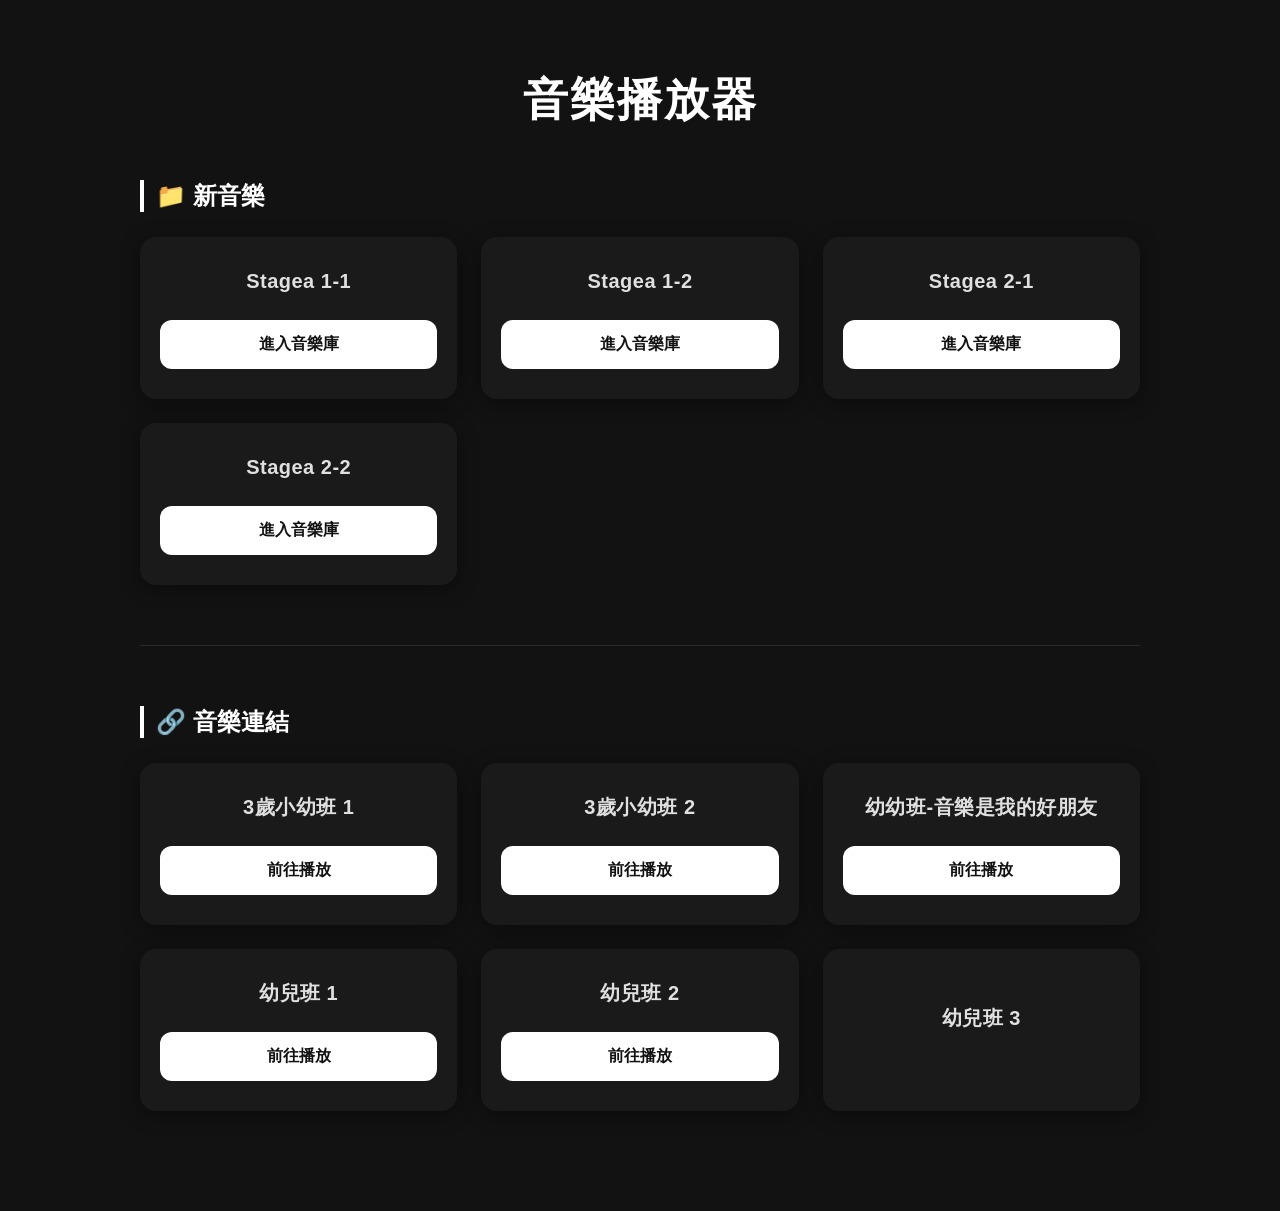
==== index.html @ ea552004 "Create index.html" ====
<!DOCTYPE html>
<html lang="zh-TW">
<head>
    <meta charset="UTF-8">
    <meta name="viewport" content="width=device-width, initial-scale=1.0">
    <title>音樂播放器</title>
    <style>
        /* 基礎設定 */
        body {
            background-color: #121212;
            font-family: -apple-system, BlinkMacSystemFont, "Segoe UI", Roboto, "Helvetica Neue", Arial, sans-serif;
            color: #ffffff;
            padding: 40px 20px;
            margin: 0;
            -webkit-font-smoothing: antialiased; /* 讓字體更平滑清晰 */
        }
        
        .container { max-width: 1000px; margin: 0 auto; }
        
        /* 標題設計 (簡約風) */
        h1 { 
            text-align: center; 
            font-size: 2.8rem; 
            margin-bottom: 50px; 
            font-weight: 800;
            letter-spacing: 2px;
        }
        h2 { 
            margin-bottom: 25px; 
            color: #ffffff; 
            font-weight: 600; 
            font-size: 1.5rem;
            border-left: 4px solid #ffffff; /* 加一個俐落的小邊條 */
            padding-left: 12px;
        }

        /* 網格排版 */
        .grid {
            display: grid;
            grid-template-columns: repeat(auto-fill, minmax(240px, 1fr));
            gap: 24px;
            margin-bottom: 60px;
        }
        
        /* ✨ 升級版卡片設計 (無邊框、柔和陰影) */
        .card {
            background-color: #1a1a1a; /* 比背景稍微亮一點點的深灰 */
            border-radius: 16px; /* 更圓潤現代的導角 */
            padding: 30px 20px;
            text-align: center;
            box-shadow: 0 4px 20px rgba(0,0,0,0.4);
            transition: all 0.3s cubic-bezier(0.25, 0.8, 0.25, 1);
            display: flex;
            flex-direction: column;
            justify-content: center;
            align-items: center;
        }
        .card:hover {
            transform: translateY(-6px); /* 懸浮效果 */
            box-shadow: 0 12px 24px rgba(255,255,255,0.05); /* 微微的白光暈 */
            background-color: #222222;
        }
        
        /* 🎵 這裡就是你說的字體顏色！統一改成乾淨的 #e0e0e0 */
        .card h3 { 
            margin-top: 0; 
            margin-bottom: 25px;
            color: #e0e0e0; 
            font-size: 1.25rem;
            font-weight: 600;
            letter-spacing: 0.5px;
            line-height: 1.4;
        }
        
        /* 🖱️ 升級版按鈕設計 (純白簡約風) */
        .link-btn {
            display: inline-block;
            background-color: #ffffff; /* 統一改成純白 */
            color: #121212; /* 深色文字對比更強烈 */
            text-decoration: none;
            padding: 14px 0;
            border-radius: 12px;
            font-weight: 700;
            font-size: 1rem;
            transition: all 0.2s ease;
            width: 100%; /* 讓按鈕填滿卡片寬度，視覺更整齊 */
            box-sizing: border-box;
        }
        .link-btn:hover { 
            background-color: #e0e0e0; /* 滑鼠移過去稍微變暗 */
            transform: scale(1.03); /* 按鈕微微放大 */
        }

        /* 極簡分隔線 */
        hr {
            border: 0;
            height: 1px;
            background: rgba(255,255,255,0.1); /* 半透明的很淡的線 */
            margin: 60px 0;
        }
    </style>
</head>
<body>

<div class="container">
    <h1>音樂播放器</h1>

    <h2>📁 新音樂</h2>
    <div class="grid">
        <div class="card">
            <h3>Stagea 1-1</h3>
            <a href="1-1.html" class="link-btn">進入音樂庫</a>
        </div>
        <div class="card">
            <h3>Stagea 1-2</h3>
            <a href="1-2.html" class="link-btn">進入音樂庫</a>
        </div>
        <div class="card">
            <h3>Stagea 2-1</h3>
            <a href="2-1.html" class="link-btn">進入音樂庫</a>
        </div>
        <div class="card">
            <h3>Stagea 2-2</h3>
            <a href="2-2.html" class="link-btn">進入音樂庫</a>
        </div>
    </div>

    <hr>

    <h2>🔗 音樂連結</h2>
    <div class="grid">
        <div class="card">
            <h3>3歲小幼班 1</h3>
            <a href="https://yms.ymm.co.jp/media/index.html?page=9003aff1958fe0e5869b0076831e9ad2" target="_blank" class="link-btn">前往播放</a>
        </div>
        <div class="card">
            <h3>3歲小幼班 2</h3>
            <a href="https://yms.ymm.co.jp/media/index.html?page=63713616f8e8a829a11bd9cde25d6d66" target="_blank" class="link-btn">前往播放</a>
        </div>
        <div class="card">
            <h3>幼幼班-音樂是我的好朋友</h3>
            <a href="https://yms.ymm.co.jp/media/index.html?page=e10e6e6111a0007bc70e48c1682b5103" target="_blank" class="link-btn">前往播放</a>
        </div>
        <div class="card">
            <h3>幼兒班 1</h3>
            <a href="https://yms.ymm.co.jp/media/index.html?page=d33d924f32baaae9e4b7ce79c6117db8" target="_blank" class="link-btn">前往播放</a>
        </div>
        <div class="card">
            <h3>幼兒班 2</h3>
            <a href="https://yms.ymm.co.jp/media/index.html?page=43fb4088ba2d592d5a06ba5a5b4f8d01" target="_blank" class="link-btn">前往播放</a>
        </div>
        <div class="card">
            <h3>幼兒班 3</h3>
            <a href="
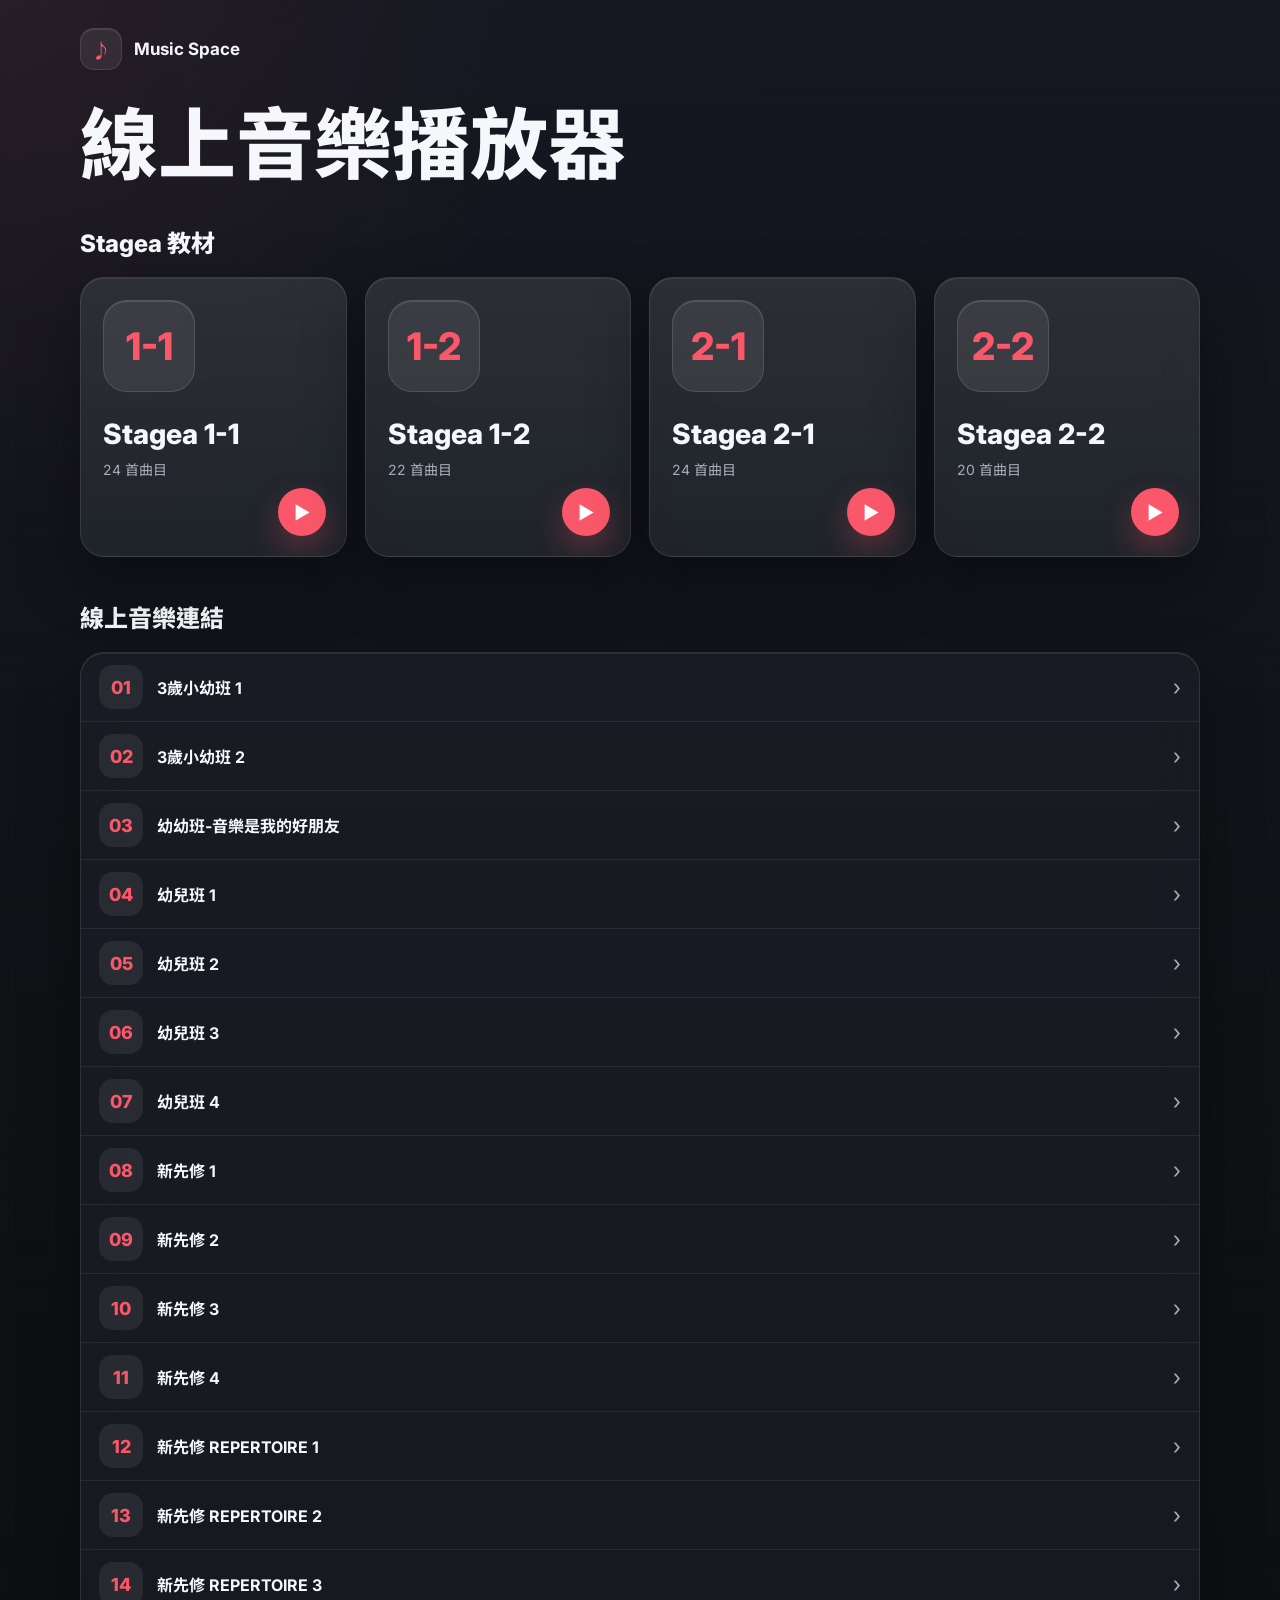
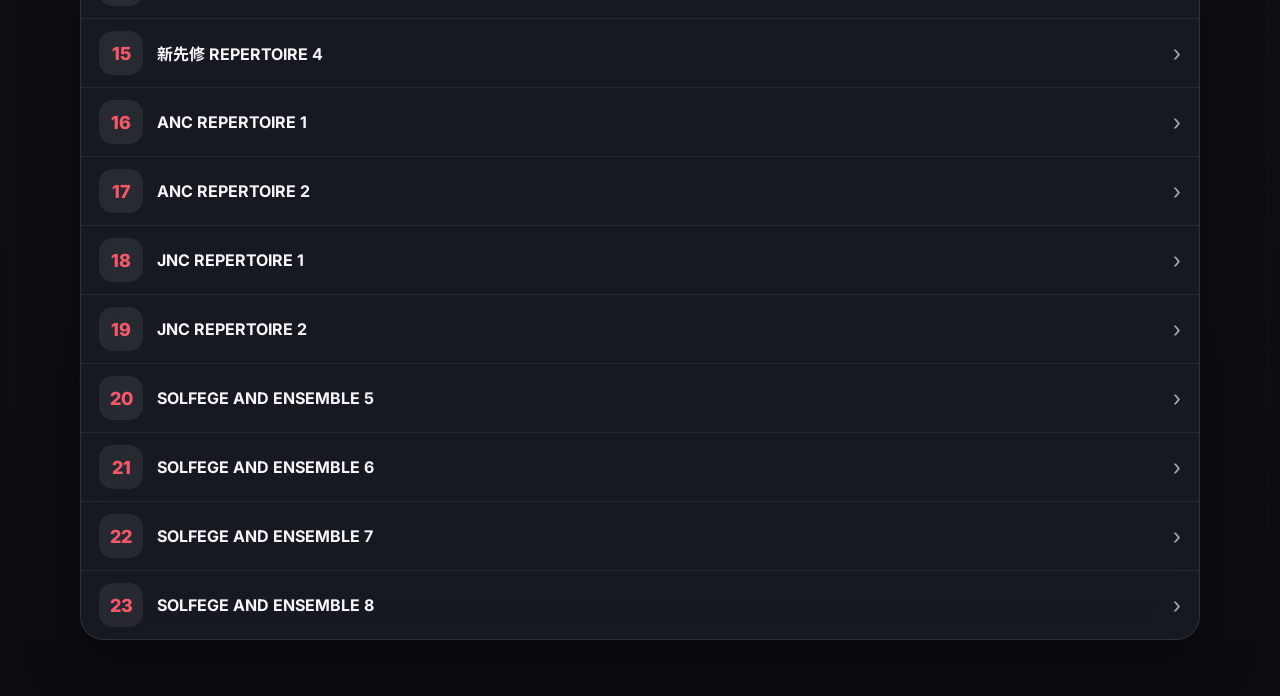
==== commit 8ddbe051: "65165 132" ====
--- a/index.html
+++ b/index.html
@@ -1,154 +1,561 @@
-<!DOCTYPE html>
+﻿<!DOCTYPE html>
 <html lang="zh-TW">
 <head>
     <meta charset="UTF-8">
     <meta name="viewport" content="width=device-width, initial-scale=1.0">
-    <title>音樂播放器</title>
+    <title>Stagea Music Library</title>
+    <link rel="preconnect" href="https://fonts.googleapis.com">
+    <link rel="preconnect" href="https://fonts.gstatic.com" crossorigin>
+    <link href="https://fonts.googleapis.com/css2?family=Inter:wght@400;500;600;700;800&family=Noto+Sans+TC:wght@400;500;600;700;800&display=swap" rel="stylesheet">
     <style>
-        /* 基礎設定 */
+        :root {
+            color-scheme: dark;
+            --bg: #0F1115;
+            --panel: rgba(28, 32, 40, 0.72);
+            --panel-strong: rgba(28, 32, 40, 0.92);
+            --surface: #151821;
+            --surface-soft: rgba(255, 255, 255, 0.06);
+            --line: rgba(255, 255, 255, 0.1);
+            --text: #F5F7FA;
+            --muted: #A7ADB8;
+            --soft: #D9DEE7;
+            --accent: #FA586A;
+            --accent-soft: rgba(250, 88, 106, 0.18);
+            --radius-lg: 24px;
+            --radius-md: 20px;
+            --shadow: 0 24px 60px rgba(0, 0, 0, 0.34);
+        }
+
+        * {
+            box-sizing: border-box;
+        }
+
         body {
-            background-color: #121212;
-            font-family: -apple-system, BlinkMacSystemFont, "Segoe UI", Roboto, "Helvetica Neue", Arial, sans-serif;
-            color: #ffffff;
-            padding: 40px 20px;
-            margin: 0;
-            -webkit-font-smoothing: antialiased; /* 讓字體更平滑清晰 */
-        }
-        
-        .container { max-width: 1000px; margin: 0 auto; }
-        
-        /* 標題設計 (簡約風) */
-        h1 { 
-            text-align: center; 
-            font-size: 2.8rem; 
-            margin-bottom: 50px; 
+            margin: 0;
+            min-height: 100vh;
+            background:
+                radial-gradient(circle at top left, rgba(250, 88, 106, 0.08), transparent 34rem),
+                linear-gradient(180deg, #151821 0%, var(--bg) 46%, #0B0D11 100%);
+            color: var(--text);
+            font-family: Inter, "Noto Sans TC", system-ui, -apple-system, BlinkMacSystemFont, "Segoe UI", sans-serif;
+            -webkit-font-smoothing: antialiased;
+        }
+
+        a {
+            color: inherit;
+            text-decoration: none;
+        }
+
+        .shell {
+            width: min(1120px, calc(100% - 32px));
+            margin: 0 auto;
+            padding: 28px 0 56px;
+        }
+
+        .topbar {
+            display: flex;
+            align-items: center;
+            justify-content: space-between;
+            gap: 16px;
+            margin-bottom: 38px;
+        }
+
+        .brand {
+            display: flex;
+            align-items: center;
+            gap: 12px;
+            min-width: 0;
+        }
+
+        .mark {
+            display: grid;
+            width: 42px;
+            height: 42px;
+            place-items: center;
+            border-radius: 14px;
+            background: rgba(255, 255, 255, 0.08);
+            border: 1px solid var(--line);
+            box-shadow: inset 0 1px 0 rgba(255, 255, 255, 0.1);
+            color: var(--accent);
+            font-size: 20px;
             font-weight: 800;
-            letter-spacing: 2px;
-        }
-        h2 { 
-            margin-bottom: 25px; 
-            color: #ffffff; 
-            font-weight: 600; 
-            font-size: 1.5rem;
-            border-left: 4px solid #ffffff; /* 加一個俐落的小邊條 */
-            padding-left: 12px;
-        }
-
-        /* 網格排版 */
-        .grid {
+        }
+
+        .brand-title {
+            margin: 0;
+            font-size: 17px;
+            font-weight: 700;
+        }
+
+        .brand-note {
+            margin: 2px 0 0;
+            color: var(--muted);
+            font-size: 13px;
+        }
+
+        .hero {
             display: grid;
-            grid-template-columns: repeat(auto-fill, minmax(240px, 1fr));
-            gap: 24px;
-            margin-bottom: 60px;
-        }
-        
-        /* ✨ 升級版卡片設計 (無邊框、柔和陰影) */
-        .card {
-            background-color: #1a1a1a; /* 比背景稍微亮一點點的深灰 */
-            border-radius: 16px; /* 更圓潤現代的導角 */
-            padding: 30px 20px;
-            text-align: center;
-            box-shadow: 0 4px 20px rgba(0,0,0,0.4);
-            transition: all 0.3s cubic-bezier(0.25, 0.8, 0.25, 1);
+            gap: 14px;
+            margin-bottom: 34px;
+        }
+
+        .eyebrow {
+            margin: 0;
+            color: var(--accent);
+            font-size: 13px;
+            font-weight: 700;
+            letter-spacing: 0.08em;
+            text-transform: uppercase;
+        }
+
+        h1 {
+            max-width: 780px;
+            margin: 0;
+            color: var(--text);
+            font-size: clamp(40px, 8vw, 78px);
+            line-height: 0.95;
+            font-weight: 800;
+            letter-spacing: 0;
+        }
+
+        .intro {
+            max-width: 620px;
+            margin: 0;
+            color: var(--soft);
+            font-size: clamp(16px, 2.4vw, 19px);
+            line-height: 1.75;
+        }
+
+        .section {
+            margin-top: 42px;
+        }
+
+        .section-head {
             display: flex;
-            flex-direction: column;
+            align-items: end;
+            justify-content: space-between;
+            gap: 18px;
+            margin-bottom: 18px;
+        }
+
+        h2 {
+            margin: 0;
+            font-size: 24px;
+            font-weight: 800;
+        }
+
+        .section-meta {
+            margin: 0;
+            color: var(--muted);
+            font-size: 14px;
+        }
+
+        .album-grid {
+            display: grid;
+            grid-template-columns: repeat(4, minmax(0, 1fr));
+            gap: 18px;
+        }
+
+        .album-card {
+            position: relative;
+            min-height: 280px;
+            overflow: hidden;
+            padding: 22px;
+            border: 1px solid var(--line);
+            border-radius: var(--radius-lg);
+            background: linear-gradient(180deg, rgba(255, 255, 255, 0.08), rgba(255, 255, 255, 0.03)), var(--panel);
+            box-shadow: var(--shadow), inset 0 1px 0 rgba(255, 255, 255, 0.08);
+            backdrop-filter: blur(22px);
+            -webkit-backdrop-filter: blur(22px);
+            transition: transform 220ms ease, border-color 220ms ease, background 220ms ease, box-shadow 220ms ease;
+        }
+
+        .album-card:hover {
+            transform: translateY(-6px);
+            border-color: rgba(250, 88, 106, 0.42);
+            background: linear-gradient(180deg, rgba(250, 88, 106, 0.14), rgba(255, 255, 255, 0.04)), var(--panel-strong);
+            box-shadow: 0 28px 70px rgba(0, 0, 0, 0.44), inset 0 1px 0 rgba(255, 255, 255, 0.1);
+        }
+
+        .album-symbol {
+            display: grid;
+            width: 92px;
+            height: 92px;
+            place-items: center;
+            margin-bottom: 28px;
+            border-radius: 24px;
+            background: rgba(255, 255, 255, 0.08);
+            border: 1px solid rgba(255, 255, 255, 0.12);
+            color: var(--accent);
+            font-size: 38px;
+            font-weight: 800;
+            box-shadow: inset 0 1px 0 rgba(255, 255, 255, 0.12);
+        }
+
+        .album-card h3 {
+            margin: 0;
+            font-size: 28px;
+            line-height: 1.05;
+            font-weight: 800;
+        }
+
+        .album-card p {
+            margin: 10px 0 0;
+            color: var(--muted);
+            font-size: 14px;
+            line-height: 1.55;
+        }
+
+        .play-chip {
+            position: absolute;
+            right: 20px;
+            bottom: 20px;
+            display: inline-flex;
+            align-items: center;
             justify-content: center;
+            width: 48px;
+            height: 48px;
+            border-radius: 50%;
+            background: var(--accent);
+            color: #fff;
+            box-shadow: 0 14px 32px rgba(250, 88, 106, 0.28);
+            font-size: 18px;
+            transition: transform 220ms ease;
+        }
+
+        .album-card:hover .play-chip {
+            transform: scale(1.06);
+        }
+
+        .library-list {
+            overflow: hidden;
+            border: 1px solid var(--line);
+            border-radius: var(--radius-lg);
+            background: rgba(28, 32, 40, 0.68);
+            box-shadow: var(--shadow), inset 0 1px 0 rgba(255, 255, 255, 0.08);
+            backdrop-filter: blur(22px);
+            -webkit-backdrop-filter: blur(22px);
+        }
+
+        .library-item {
+            display: grid;
+            grid-template-columns: 44px minmax(0, 1fr) auto;
             align-items: center;
-        }
-        .card:hover {
-            transform: translateY(-6px); /* 懸浮效果 */
-            box-shadow: 0 12px 24px rgba(255,255,255,0.05); /* 微微的白光暈 */
-            background-color: #222222;
-        }
-        
-        /* 🎵 這裡就是你說的字體顏色！統一改成乾淨的 #e0e0e0 */
-        .card h3 { 
-            margin-top: 0; 
-            margin-bottom: 25px;
-            color: #e0e0e0; 
-            font-size: 1.25rem;
-            font-weight: 600;
-            letter-spacing: 0.5px;
-            line-height: 1.4;
-        }
-        
-        /* 🖱️ 升級版按鈕設計 (純白簡約風) */
-        .link-btn {
-            display: inline-block;
-            background-color: #ffffff; /* 統一改成純白 */
-            color: #121212; /* 深色文字對比更強烈 */
-            text-decoration: none;
-            padding: 14px 0;
-            border-radius: 12px;
+            gap: 14px;
+            min-height: 68px;
+            padding: 12px 18px;
+            border-bottom: 1px solid rgba(255, 255, 255, 0.07);
+            transition: background 180ms ease;
+        }
+
+        .library-item:last-child {
+            border-bottom: 0;
+        }
+
+        .library-item:hover {
+            background: rgba(255, 255, 255, 0.055);
+        }
+
+        .library-icon {
+            display: grid;
+            width: 44px;
+            height: 44px;
+            place-items: center;
+            border-radius: 14px;
+            background: rgba(255, 255, 255, 0.07);
+            color: var(--accent);
+            font-size: 18px;
+            font-weight: 800;
+        }
+
+        .library-title {
+            display: block;
+            overflow: hidden;
+            color: var(--text);
+            font-size: 16px;
             font-weight: 700;
-            font-size: 1rem;
-            transition: all 0.2s ease;
-            width: 100%; /* 讓按鈕填滿卡片寬度，視覺更整齊 */
-            box-sizing: border-box;
-        }
-        .link-btn:hover { 
-            background-color: #e0e0e0; /* 滑鼠移過去稍微變暗 */
-            transform: scale(1.03); /* 按鈕微微放大 */
-        }
-
-        /* 極簡分隔線 */
-        hr {
-            border: 0;
-            height: 1px;
-            background: rgba(255,255,255,0.1); /* 半透明的很淡的線 */
-            margin: 60px 0;
+            text-overflow: ellipsis;
+            white-space: nowrap;
+        }
+
+        .library-subtitle {
+            display: block;
+            margin-top: 3px;
+            color: var(--muted);
+            font-size: 13px;
+        }
+
+        .library-action {
+            color: var(--muted);
+            font-size: 22px;
+        }
+
+        @media (max-width: 980px) {
+            .album-grid {
+                grid-template-columns: repeat(2, minmax(0, 1fr));
+            }
+        }
+
+        @media (max-width: 640px) {
+            .shell {
+                width: min(100% - 24px, 520px);
+                padding-top: 18px;
+            }
+
+            .topbar {
+                align-items: flex-start;
+                margin-bottom: 28px;
+            }
+
+            .brand-note {
+                display: none;
+            }
+
+            .hero {
+                margin-bottom: 26px;
+            }
+
+            .section {
+                margin-top: 34px;
+            }
+
+            .section-head {
+                align-items: flex-start;
+                flex-direction: column;
+                gap: 6px;
+            }
+
+            .album-grid {
+                grid-template-columns: 1fr;
+                gap: 14px;
+            }
+
+            .album-card {
+                min-height: 218px;
+                padding: 20px;
+            }
+
+            .album-symbol {
+                width: 74px;
+                height: 74px;
+                margin-bottom: 24px;
+                border-radius: 20px;
+                font-size: 30px;
+            }
+
+            .library-item {
+                grid-template-columns: 40px minmax(0, 1fr) auto;
+                gap: 12px;
+                padding: 12px 14px;
+            }
+
+            .library-icon {
+                width: 40px;
+                height: 40px;
+            }
         }
     </style>
 </head>
 <body>
-
-<div class="container">
-    <h1>音樂播放器</h1>
-
-    <h2>📁 新音樂</h2>
-    <div class="grid">
-        <div class="card">
-            <h3>Stagea 1-1</h3>
-            <a href="1-1.html" class="link-btn">進入音樂庫</a>
-        </div>
-        <div class="card">
-            <h3>Stagea 1-2</h3>
-            <a href="1-2.html" class="link-btn">進入音樂庫</a>
-        </div>
-        <div class="card">
-            <h3>Stagea 2-1</h3>
-            <a href="2-1.html" class="link-btn">進入音樂庫</a>
-        </div>
-        <div class="card">
-            <h3>Stagea 2-2</h3>
-            <a href="2-2.html" class="link-btn">進入音樂庫</a>
-        </div>
-    </div>
-
-    <hr>
-
-    <h2>🔗 音樂連結</h2>
-    <div class="grid">
-        <div class="card">
-            <h3>3歲小幼班 1</h3>
-            <a href="https://yms.ymm.co.jp/media/index.html?page=9003aff1958fe0e5869b0076831e9ad2" target="_blank" class="link-btn">前往播放</a>
-        </div>
-        <div class="card">
-            <h3>3歲小幼班 2</h3>
-            <a href="https://yms.ymm.co.jp/media/index.html?page=63713616f8e8a829a11bd9cde25d6d66" target="_blank" class="link-btn">前往播放</a>
-        </div>
-        <div class="card">
-            <h3>幼幼班-音樂是我的好朋友</h3>
-            <a href="https://yms.ymm.co.jp/media/index.html?page=e10e6e6111a0007bc70e48c1682b5103" target="_blank" class="link-btn">前往播放</a>
-        </div>
-        <div class="card">
-            <h3>幼兒班 1</h3>
-            <a href="https://yms.ymm.co.jp/media/index.html?page=d33d924f32baaae9e4b7ce79c6117db8" target="_blank" class="link-btn">前往播放</a>
-        </div>
-        <div class="card">
-            <h3>幼兒班 2</h3>
-            <a href="https://yms.ymm.co.jp/media/index.html?page=43fb4088ba2d592d5a06ba5a5b4f8d01" target="_blank" class="link-btn">前往播放</a>
-        </div>
-        <div class="card">
-            <h3>幼兒班 3</h3>
-            <a href="
+    <main class="shell">
+        <header class="topbar">
+            <a class="brand" href="index.html" aria-label="Stagea Music Library 首頁">
+                <span class="mark">♪</span>
+                <span>
+                    <strong class="brand-title">Music Space</strong>
+                </span>
+            </a>
+        </header>
+
+        <section class="hero">
+            <h1>線上音樂播放器</h1>
+        </section>
+
+        <section class="section" aria-labelledby="stagea-title">
+            <div class="section-head">
+                <div>
+                    <h2 id="stagea-title">Stagea 教材</h2>
+                </div>
+            </div>
+
+            <div class="album-grid">
+                <a class="album-card" href="1-1.html">
+                    <span class="album-symbol">1-1</span>
+                    <h3>Stagea 1-1</h3>
+                    <p>24 首曲目</p>
+                    <span class="play-chip" aria-hidden="true">▶</span>
+                </a>
+
+                <a class="album-card" href="1-2.html">
+                    <span class="album-symbol">1-2</span>
+                    <h3>Stagea 1-2</h3>
+                    <p>22 首曲目</p>
+                    <span class="play-chip" aria-hidden="true">▶</span>
+                </a>
+
+                <a class="album-card" href="2-1.html">
+                    <span class="album-symbol">2-1</span>
+                    <h3>Stagea 2-1</h3>
+                    <p>24 首曲目</p>
+                    <span class="play-chip" aria-hidden="true">▶</span>
+                </a>
+
+                <a class="album-card" href="2-2.html">
+                    <span class="album-symbol">2-2</span>
+                    <h3>Stagea 2-2</h3>
+                    <p>20 首曲目</p>
+                    <span class="play-chip" aria-hidden="true">▶</span>
+                </a>
+            </div>
+        </section>
+
+        <section class="section" aria-labelledby="online-title">
+            <div class="section-head">
+                <div>
+                    <h2 id="online-title">線上音樂連結</h2>
+                </div>
+            </div>
+
+            <div class="library-list">
+    <a class="library-item" href="https://yms.ymm.co.jp/media/index.html?page=9003aff1958fe0e5869b0076831e9ad2" target="_blank" rel="noreferrer">
+        <span class="library-icon">01</span>
+        <span><span class="library-title">3歲小幼班 1</span></span>
+        <span class="library-action">›</span>
+    </a>
+
+    <a class="library-item" href="https://yms.ymm.co.jp/media/index.html?page=63713616f8e8a829a11bd9cde25d6d66" target="_blank" rel="noreferrer">
+        <span class="library-icon">02</span>
+        <span><span class="library-title">3歲小幼班 2</span></span>
+        <span class="library-action">›</span>
+    </a>
+
+    <a class="library-item" href="https://yms.ymm.co.jp/media/index.html?page=e10e6e6111a0007bc70e48c1682b5103" target="_blank" rel="noreferrer">
+        <span class="library-icon">03</span>
+        <span><span class="library-title">幼幼班-音樂是我的好朋友</span></span>
+        <span class="library-action">›</span>
+    </a>
+
+    <a class="library-item" href="https://yms.ymm.co.jp/media/index.html?page=d33d924f32baaae9e4b7ce79c6117db8" target="_blank" rel="noreferrer">
+        <span class="library-icon">04</span>
+        <span><span class="library-title">幼兒班 1</span></span>
+        <span class="library-action">›</span>
+    </a>
+
+    <a class="library-item" href="https://yms.ymm.co.jp/media/index.html?page=43fb4088ba2d592d5a06ba5a5b4f8d01" target="_blank" rel="noreferrer">
+        <span class="library-icon">05</span>
+        <span><span class="library-title">幼兒班 2</span></span>
+        <span class="library-action">›</span>
+    </a>
+
+    <a class="library-item" href="https://yms.ymm.co.jp/media/index.html?page=4f4bdea5b5bf06afae410a366857b53d" target="_blank" rel="noreferrer">
+        <span class="library-icon">06</span>
+        <span><span class="library-title">幼兒班 3</span></span>
+        <span class="library-action">›</span>
+    </a>
+
+    <a class="library-item" href="https://yms.ymm.co.jp/media/index.html?page=0994ee50cda6e7977cbabfaf4fc61bd4" target="_blank" rel="noreferrer">
+        <span class="library-icon">07</span>
+        <span><span class="library-title">幼兒班 4</span></span>
+        <span class="library-action">›</span>
+    </a>
+
+    <a class="library-item" href="https://yms.ymm.co.jp/media/index.html?page=0388be88a616e03fab375c114a606939" target="_blank" rel="noreferrer">
+        <span class="library-icon">08</span>
+        <span><span class="library-title">新先修 1</span></span>
+        <span class="library-action">›</span>
+    </a>
+
+    <a class="library-item" href="https://yms.ymm.co.jp/media/index.html?page=ca065c47b03df8cd802cb87cab3418ef" target="_blank" rel="noreferrer">
+        <span class="library-icon">09</span>
+        <span><span class="library-title">新先修 2</span></span>
+        <span class="library-action">›</span>
+    </a>
+
+    <a class="library-item" href="https://yms.ymm.co.jp/media/index.html?page=ab87900f063711297f2e91dc09b51456" target="_blank" rel="noreferrer">
+        <span class="library-icon">10</span>
+        <span><span class="library-title">新先修 3</span></span>
+        <span class="library-action">›</span>
+    </a>
+
+    <a class="library-item" href="https://yms.ymm.co.jp/media/index.html?page=ef2420e3713358ff266f1a95609c7608" target="_blank" rel="noreferrer">
+        <span class="library-icon">11</span>
+        <span><span class="library-title">新先修 4</span></span>
+        <span class="library-action">›</span>
+    </a>
+
+    <a class="library-item" href="https://yms.ymm.co.jp/media/index.html?page=f08f75a92aab01d7dc9a98795e09e460" target="_blank" rel="noreferrer">
+        <span class="library-icon">12</span>
+        <span><span class="library-title">新先修 REPERTOIRE 1</span></span>
+        <span class="library-action">›</span>
+    </a>
+
+    <a class="library-item" href="https://yms.ymm.co.jp/media/index.html?page=b0d4cfd2bf970534178d97139ea4d91d" target="_blank" rel="noreferrer">
+        <span class="library-icon">13</span>
+        <span><span class="library-title">新先修 REPERTOIRE 2</span></span>
+        <span class="library-action">›</span>
+    </a>
+
+    <a class="library-item" href="https://yms.ymm.co.jp/media/index.html?page=0deb955a3abb6d78288273326a6bb8d1" target="_blank" rel="noreferrer">
+        <span class="library-icon">14</span>
+        <span><span class="library-title">新先修 REPERTOIRE 3</span></span>
+        <span class="library-action">›</span>
+    </a>
+
+    <a class="library-item" href="https://yms.ymm.co.jp/media/index.html?page=ab8cc19f69ba56cbdae8e56f523b1040" target="_blank" rel="noreferrer">
+        <span class="library-icon">15</span>
+        <span><span class="library-title">新先修 REPERTOIRE 4</span></span>
+        <span class="library-action">›</span>
+    </a>
+
+    <a class="library-item" href="https://yms.ymm.co.jp/media/index.html?page=381f035c5636efa58b88b8ac3543ec3e" target="_blank" rel="noreferrer">
+        <span class="library-icon">16</span>
+        <span><span class="library-title">ANC REPERTOIRE 1</span></span>
+        <span class="library-action">›</span>
+    </a>
+
+    <a class="library-item" href="https://yms.ymm.co.jp/media/index.html?page=17a35558ceebd824fee9a050a46ccb45" target="_blank" rel="noreferrer">
+        <span class="library-icon">17</span>
+        <span><span class="library-title">ANC REPERTOIRE 2</span></span>
+        <span class="library-action">›</span>
+    </a>
+
+    <a class="library-item" href="https://yms.ymm.co.jp/media/index.html?page=73eb4122c769bc370f8c42b6318bfc91" target="_blank" rel="noreferrer">
+        <span class="library-icon">18</span>
+        <span><span class="library-title">JNC REPERTOIRE 1</span></span>
+        <span class="library-action">›</span>
+    </a>
+
+    <a class="library-item" href="https://yms.ymm.co.jp/media/index.html?page=cf5fb144994e9df97029f99fe42c0dbf" target="_blank" rel="noreferrer">
+        <span class="library-icon">19</span>
+        <span><span class="library-title">JNC REPERTOIRE 2</span></span>
+        <span class="library-action">›</span>
+    </a>
+
+    <a class="library-item" href="https://yms.ymm.co.jp/media/index.html?page=0d9110111a4d1b114f919b7a3e5d36b5" target="_blank" rel="noreferrer">
+        <span class="library-icon">20</span>
+        <span><span class="library-title">SOLFEGE AND ENSEMBLE 5</span></span>
+        <span class="library-action">›</span>
+    </a>
+
+    <a class="library-item" href="https://yms.ymm.co.jp/media/index.html?page=b4f3f4cc468b6dc94f1cbf7ca16aa59b" target="_blank" rel="noreferrer">
+        <span class="library-icon">21</span>
+        <span><span class="library-title">SOLFEGE AND ENSEMBLE 6</span></span>
+        <span class="library-action">›</span>
+    </a>
+
+    <a class="library-item" href="https://yms.ymm.co.jp/media/index.html?page=149fbf28cf4783ff662c6b66c29497fa" target="_blank" rel="noreferrer">
+        <span class="library-icon">22</span>
+        <span><span class="library-title">SOLFEGE AND ENSEMBLE 7</span></span>
+        <span class="library-action">›</span>
+    </a>
+
+    <a class="library-item" href="https://yms.ymm.co.jp/media/index.html?page=3589af9965a9b7c9295594772510b060" target="_blank" rel="noreferrer">
+        <span class="library-icon">23</span>
+        <span><span class="library-title">SOLFEGE AND ENSEMBLE 8</span></span>
+        <span class="library-action">›</span>
+    </a>
+            </div>
+        </section>
+    </main>
+</body>
+</html>
